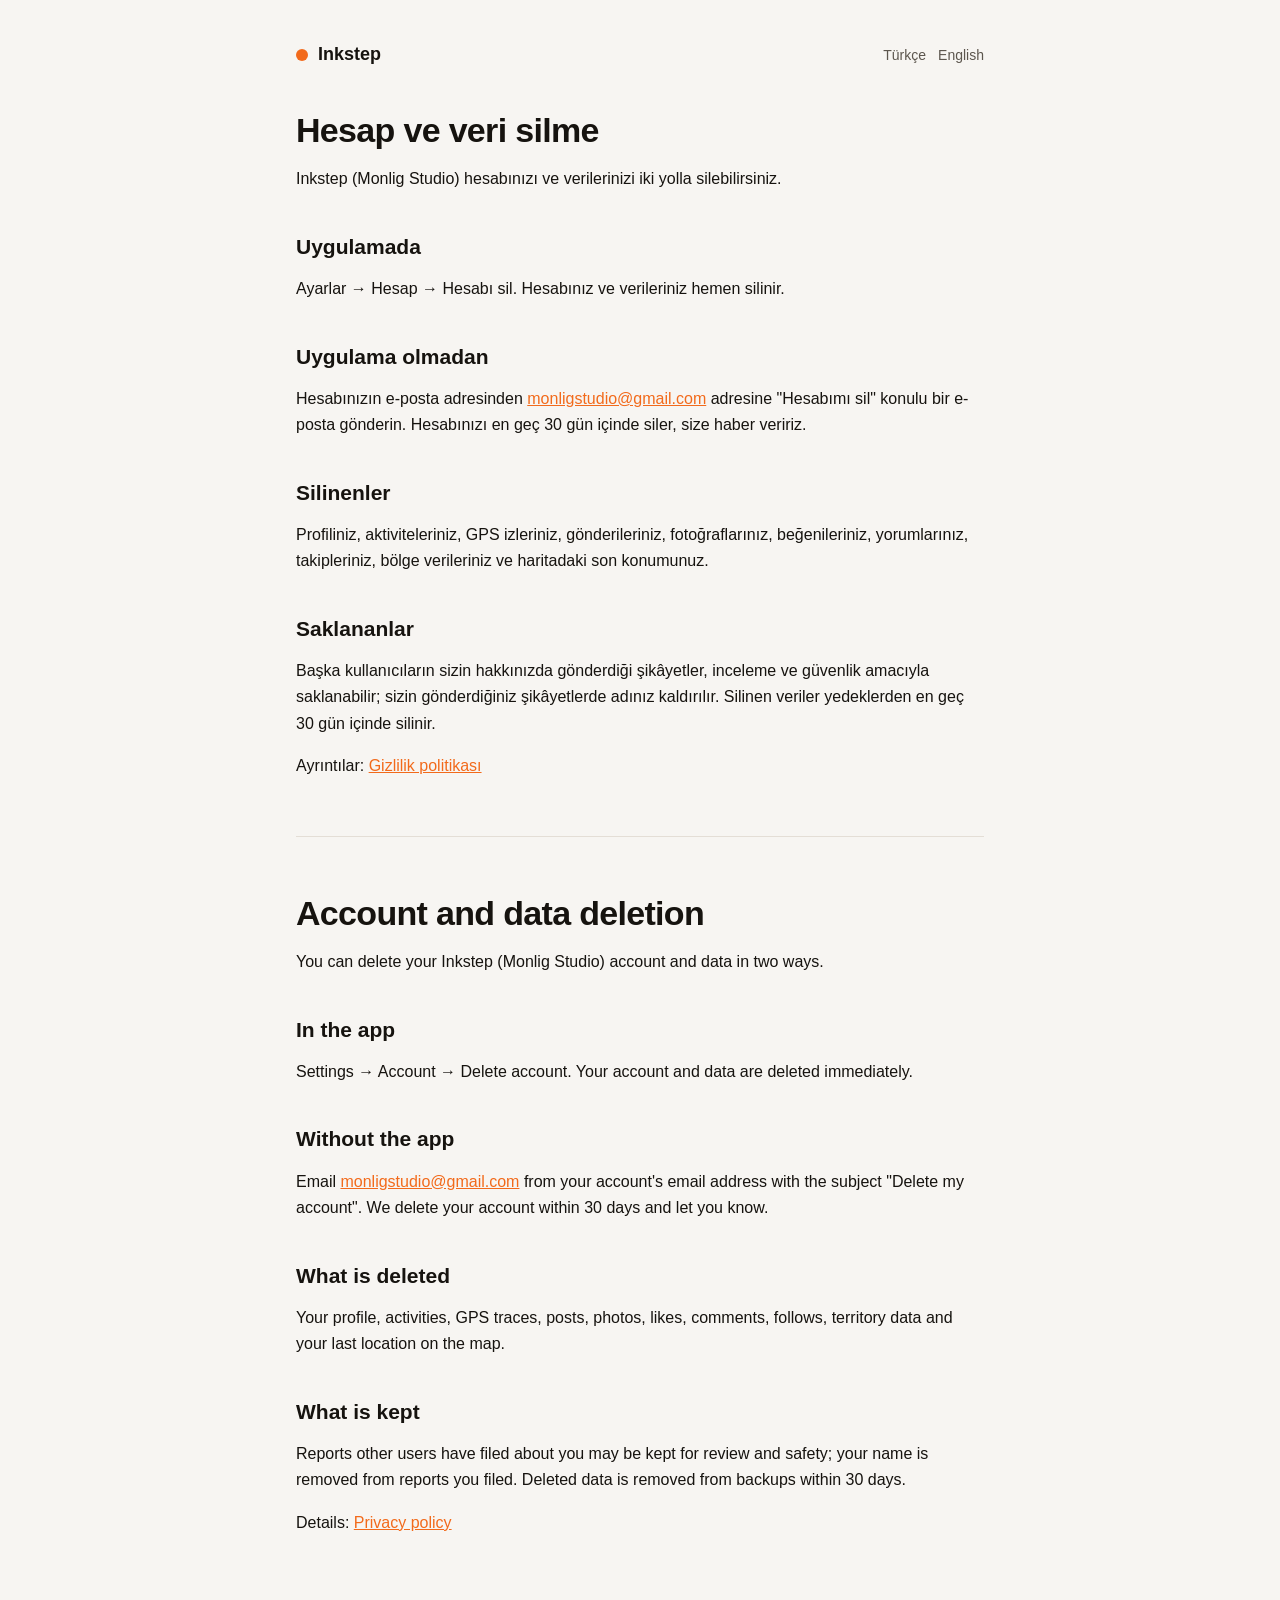
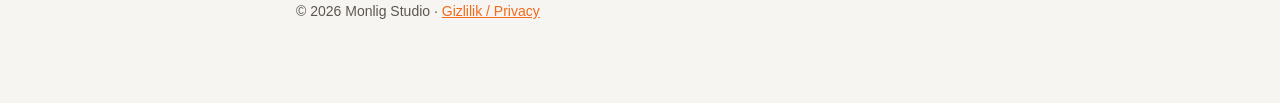
==== inkstep/delete.html @ 3d81038b "Inkstep: hesap silme sayfası Co-Authored-By: Claude Opus 5.5 <noreply@anthropic.com>" ====
<!doctype html>
<html lang="tr">
<head>
  <meta charset="utf-8">
  <meta name="viewport" content="width=device-width, initial-scale=1">
  <title>Inkstep Hesap Silme</title>
  <meta name="description" content="Inkstep hesabınızı ve verilerinizi nasıl silersiniz.">
  <link rel="stylesheet" href="/style.css">
</head>
<body>
<main>
  <header class="top">
    <a class="brand" href="/inkstep/"><span class="dot"></span>Inkstep</a>
    <nav class="lang"><a href="#tr">Türkçe</a><a href="#en">English</a></nav>
  </header>

  <!-- ─────────────────────────── TÜRKÇE ─────────────────────────── -->
  <section id="tr">
    <h1>Hesap ve veri silme</h1>
    <p>Inkstep (Monlig Studio) hesabınızı ve verilerinizi iki yolla
      silebilirsiniz.</p>

    <h2>Uygulamada</h2>
    <p>Ayarlar → Hesap → Hesabı sil. Hesabınız ve verileriniz hemen
      silinir.</p>

    <h2>Uygulama olmadan</h2>
    <p>Hesabınızın e-posta adresinden
      <a href="mailto:monligstudio@gmail.com?subject=Hesab%C4%B1m%C4%B1%20sil">monligstudio@gmail.com</a>
      adresine "Hesabımı sil" konulu bir e-posta gönderin. Hesabınızı en geç
      30 gün içinde siler, size haber veririz.</p>

    <h2>Silinenler</h2>
    <p>Profiliniz, aktiviteleriniz, GPS izleriniz, gönderileriniz,
      fotoğraflarınız, beğenileriniz, yorumlarınız, takipleriniz, bölge
      verileriniz ve haritadaki son konumunuz.</p>

    <h2>Saklananlar</h2>
    <p>Başka kullanıcıların sizin hakkınızda gönderdiği şikâyetler, inceleme
      ve güvenlik amacıyla saklanabilir; sizin gönderdiğiniz şikâyetlerde
      adınız kaldırılır. Silinen veriler yedeklerden en geç 30 gün içinde
      silinir.</p>

    <p>Ayrıntılar: <a href="/inkstep/privacy#tr">Gizlilik politikası</a></p>
  </section>

  <hr>

  <!-- ─────────────────────────── ENGLISH ─────────────────────────── -->
  <section id="en" lang="en">
    <h1>Account and data deletion</h1>
    <p>You can delete your Inkstep (Monlig Studio) account and data in two
      ways.</p>

    <h2>In the app</h2>
    <p>Settings → Account → Delete account. Your account and data are deleted
      immediately.</p>

    <h2>Without the app</h2>
    <p>Email
      <a href="mailto:monligstudio@gmail.com?subject=Delete%20my%20account">monligstudio@gmail.com</a>
      from your account's email address with the subject "Delete my account".
      We delete your account within 30 days and let you know.</p>

    <h2>What is deleted</h2>
    <p>Your profile, activities, GPS traces, posts, photos, likes, comments,
      follows, territory data and your last location on the map.</p>

    <h2>What is kept</h2>
    <p>Reports other users have filed about you may be kept for review and
      safety; your name is removed from reports you filed. Deleted data is
      removed from backups within 30 days.</p>

    <p>Details: <a href="/inkstep/privacy#en">Privacy policy</a></p>
  </section>

  <footer>© 2026 Monlig Studio · <a href="/inkstep/privacy">Gizlilik / Privacy</a></footer>
</main>
</body>
</html>
---- style.css ----
:root {
  --bg: #f7f5f2;
  --surface: #ffffff;
  --text: #16130f;
  --text2: #5c564e;
  --line: #e4ded6;
  --accent: #f26a1b;
}

@media (prefers-color-scheme: dark) {
  :root {
    --bg: #0f0d0b;
    --surface: #1a1714;
    --text: #f2eee9;
    --text2: #a8a097;
    --line: #2d2924;
    --accent: #ff7a2e;
  }
}

* { box-sizing: border-box; }

html { -webkit-text-size-adjust: 100%; }

body {
  margin: 0;
  background: var(--bg);
  color: var(--text);
  font: 16px/1.65 -apple-system, BlinkMacSystemFont, "Segoe UI", Roboto,
    "Helvetica Neue", Arial, sans-serif;
}

main {
  max-width: 720px;
  margin: 0 auto;
  padding: 40px 16px 80px;
}

header.top {
  display: flex;
  align-items: center;
  justify-content: space-between;
  gap: 12px;
  margin-bottom: 40px;
}

.brand {
  display: flex;
  align-items: center;
  gap: 10px;
  color: var(--text);
  text-decoration: none;
  font-weight: 700;
  font-size: 18px;
}

.brand .dot {
  width: 12px;
  height: 12px;
  border-radius: 50%;
  background: var(--accent);
}

.lang a {
  color: var(--text2);
  text-decoration: none;
  font-size: 14px;
  margin-left: 12px;
}

.lang a:hover { color: var(--accent); }

h1 {
  font-size: 34px;
  line-height: 1.2;
  margin: 0 0 8px;
  letter-spacing: -0.02em;
}

h2 {
  font-size: 21px;
  line-height: 1.3;
  margin: 40px 0 8px;
}

h3 {
  font-size: 17px;
  margin: 24px 0 4px;
}

p, li { color: var(--text); }

.muted { color: var(--text2); }

a { color: var(--accent); }

ul { padding-left: 22px; }

li { margin: 4px 0; }

hr {
  border: 0;
  border-top: 1px solid var(--line);
  margin: 56px 0;
}

.card {
  background: var(--surface);
  border: 1px solid var(--line);
  border-radius: 16px;
  padding: 20px;
  margin: 24px 0;
}

.links {
  display: flex;
  flex-wrap: wrap;
  gap: 10px;
  margin-top: 24px;
}

.links a {
  display: inline-block;
  padding: 10px 16px;
  border-radius: 999px;
  border: 1px solid var(--line);
  background: var(--surface);
  color: var(--text);
  text-decoration: none;
  font-weight: 600;
  font-size: 15px;
}

.links a:hover { border-color: var(--accent); }

footer {
  margin-top: 64px;
  font-size: 14px;
  color: var(--text2);
}
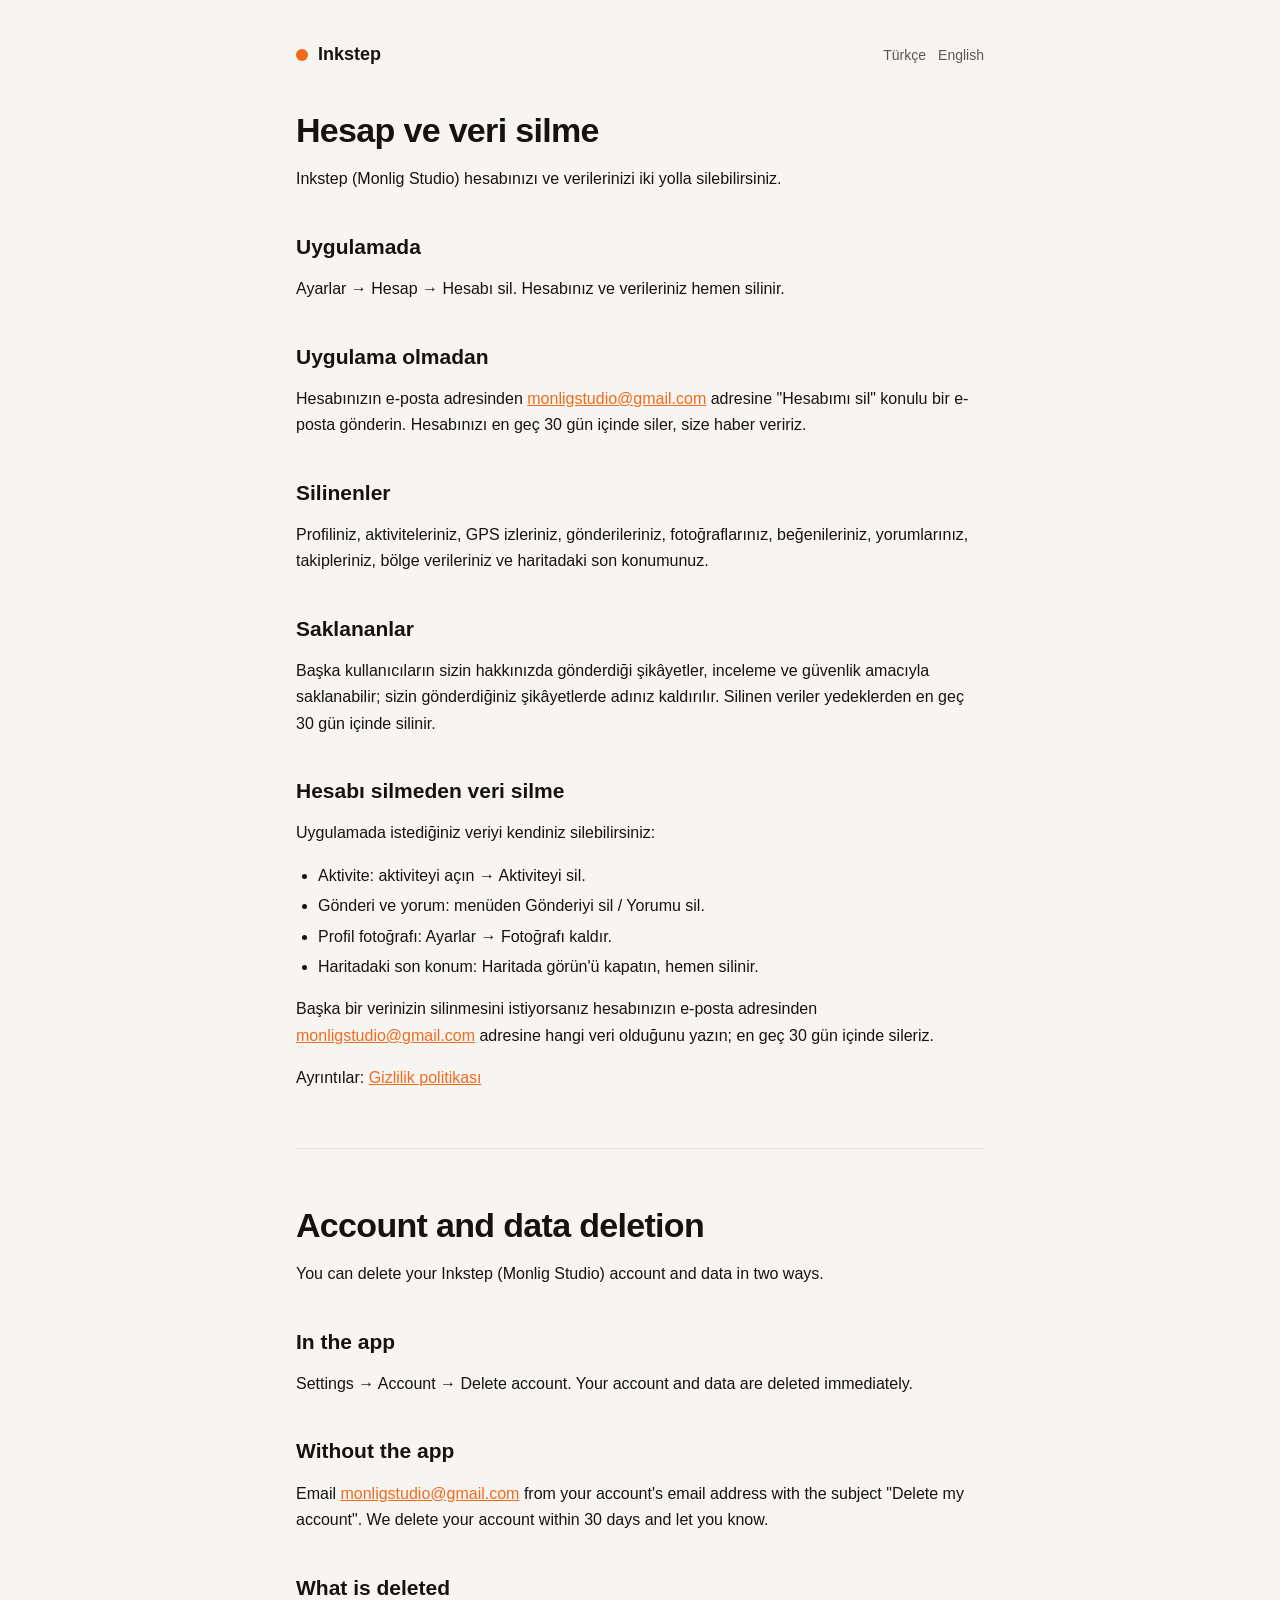
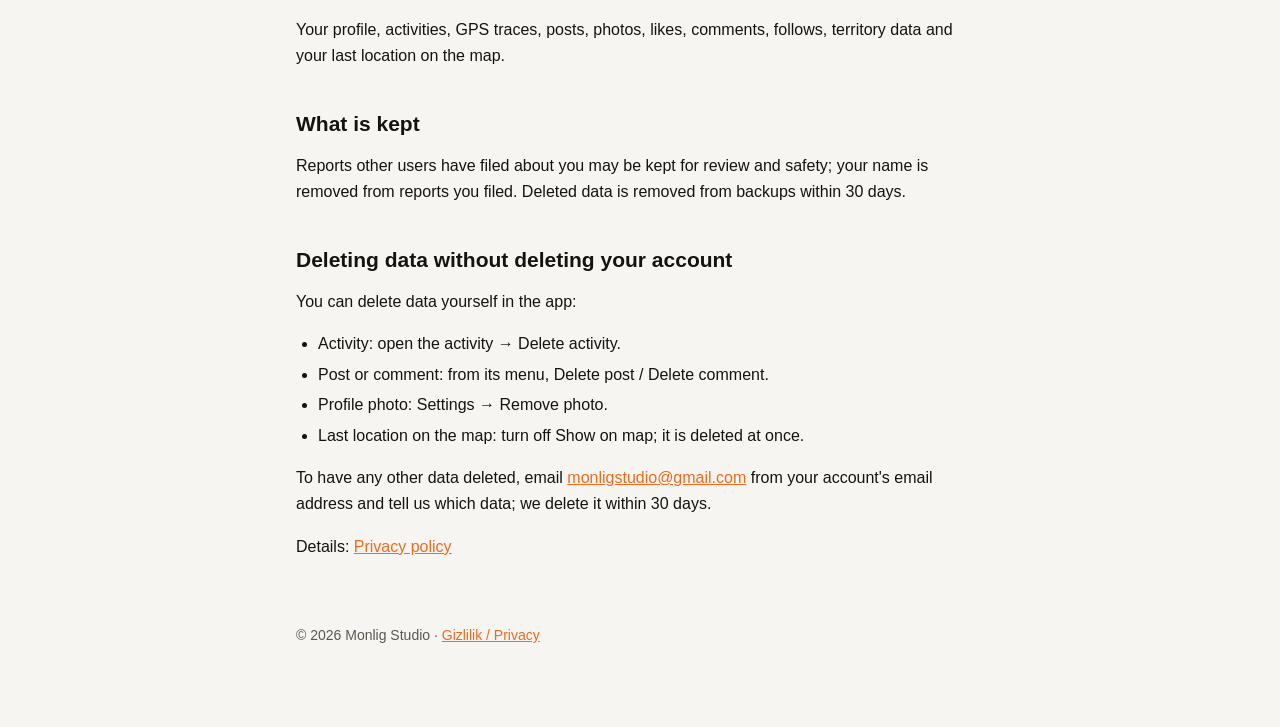
==== commit eff25e26: "Inkstep: hesabı silmeden veri silme Co-Authored-By: Claude Opus 5.5 <noreply@anthropic.com>" ====
--- a/inkstep/delete.html
+++ b/inkstep/delete.html
@@ -41,6 +41,18 @@
       adınız kaldırılır. Silinen veriler yedeklerden en geç 30 gün içinde
       silinir.</p>
 
+    <h2 id="veri">Hesabı silmeden veri silme</h2>
+    <p>Uygulamada istediğiniz veriyi kendiniz silebilirsiniz:</p>
+    <ul>
+      <li>Aktivite: aktiviteyi açın → Aktiviteyi sil.</li>
+      <li>Gönderi ve yorum: menüden Gönderiyi sil / Yorumu sil.</li>
+      <li>Profil fotoğrafı: Ayarlar → Fotoğrafı kaldır.</li>
+      <li>Haritadaki son konum: Haritada görün'ü kapatın, hemen silinir.</li>
+    </ul>
+    <p>Başka bir verinizin silinmesini istiyorsanız hesabınızın e-posta
+      adresinden <a href="mailto:monligstudio@gmail.com?subject=Veri%20silme">monligstudio@gmail.com</a>
+      adresine hangi veri olduğunu yazın; en geç 30 gün içinde sileriz.</p>
+
     <p>Ayrıntılar: <a href="/inkstep/privacy#tr">Gizlilik politikası</a></p>
   </section>
 
@@ -71,6 +83,19 @@
       safety; your name is removed from reports you filed. Deleted data is
       removed from backups within 30 days.</p>
 
+    <h2 id="data">Deleting data without deleting your account</h2>
+    <p>You can delete data yourself in the app:</p>
+    <ul>
+      <li>Activity: open the activity → Delete activity.</li>
+      <li>Post or comment: from its menu, Delete post / Delete comment.</li>
+      <li>Profile photo: Settings → Remove photo.</li>
+      <li>Last location on the map: turn off Show on map; it is deleted at once.</li>
+    </ul>
+    <p>To have any other data deleted, email
+      <a href="mailto:monligstudio@gmail.com?subject=Data%20deletion">monligstudio@gmail.com</a>
+      from your account's email address and tell us which data; we delete it
+      within 30 days.</p>
+
     <p>Details: <a href="/inkstep/privacy#en">Privacy policy</a></p>
   </section>
 
